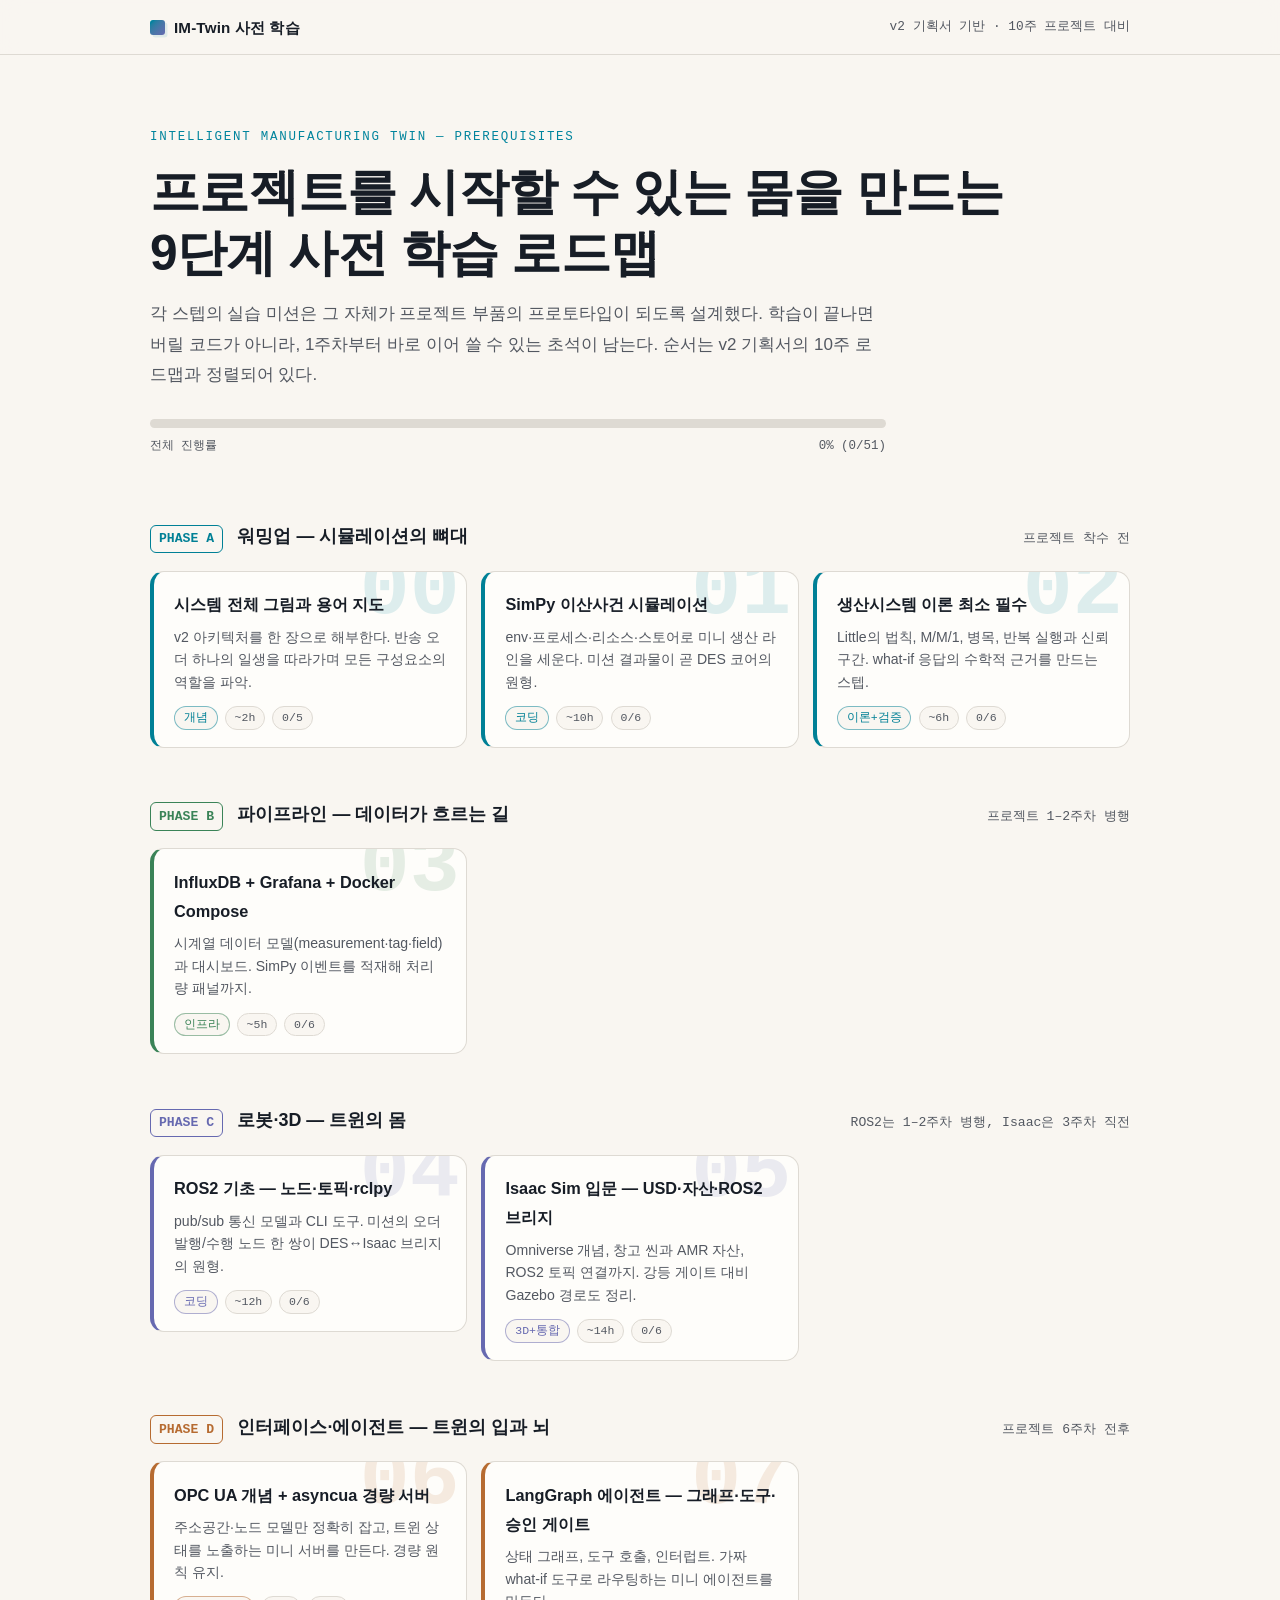
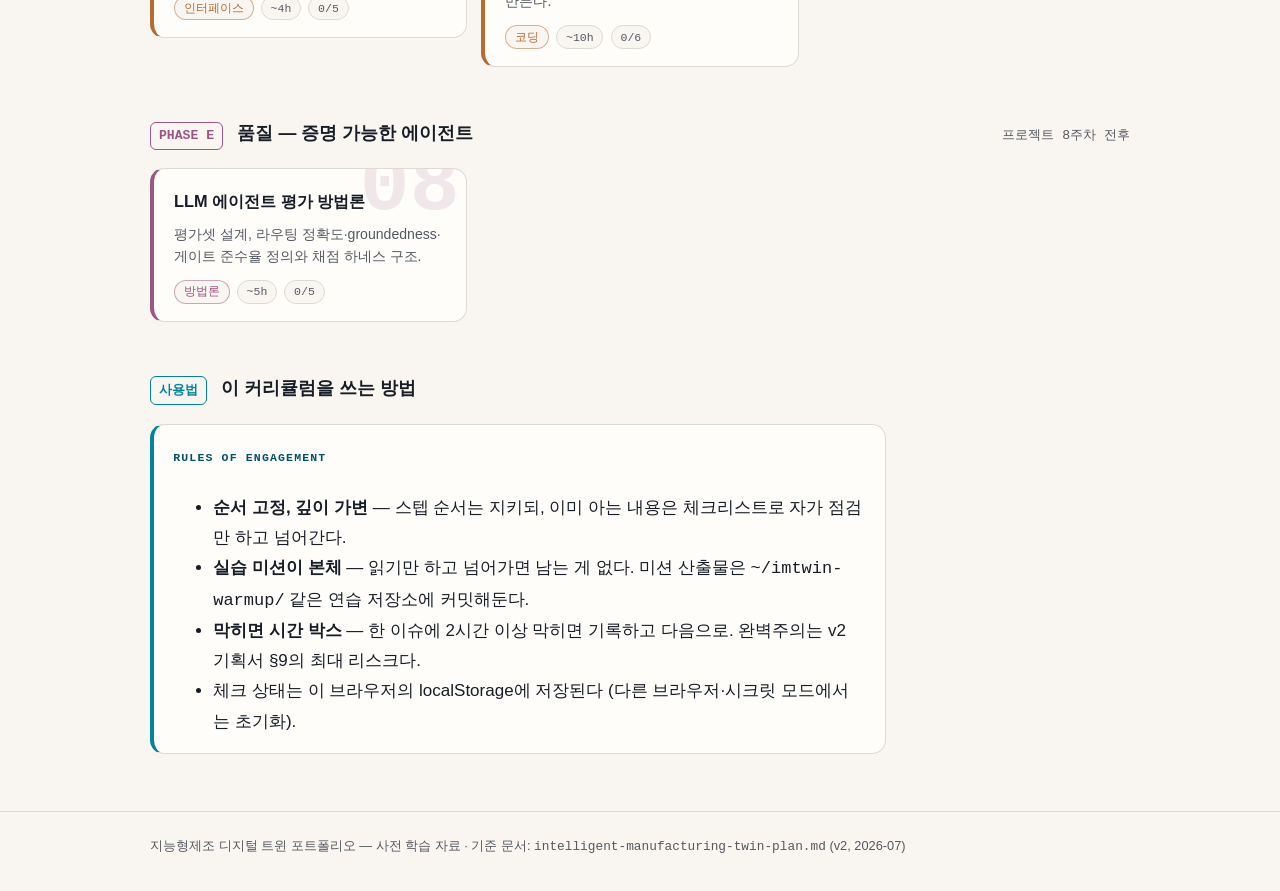
==== learning/index.html @ c5368b6d "feat: 지능형제조 디지털 트윈 기획서 및 9단계 사전 학습 사이트" ====
<!DOCTYPE html>
<html lang="ko">
<head>
<meta charset="UTF-8">
<meta name="viewport" content="width=device-width, initial-scale=1.0">
<title>사전 학습 커리큘럼 — 지능형제조 디지털 트윈</title>
<link rel="stylesheet" href="assets/style.css">
</head>
<body>

<header class="site-header">
  <div class="wrap">
    <a class="brand" href="index.html"><span class="brand__mark" aria-hidden="true"></span>IM-Twin 사전 학습</a>
    <span class="header-meta">v2 기획서 기반 · 10주 프로젝트 대비</span>
  </div>
</header>

<main>
  <section class="hero" aria-labelledby="hero-heading">
    <div class="wrap">
      <p class="hero__eyebrow">Intelligent Manufacturing Twin — Prerequisites</p>
      <h1 id="hero-heading">프로젝트를 시작할 수 있는 몸을 만드는<br>9단계 사전 학습 로드맵</h1>
      <p class="lede">
        각 스텝의 실습 미션은 그 자체가 프로젝트 부품의 프로토타입이 되도록 설계했다.
        학습이 끝나면 버릴 코드가 아니라, 1주차부터 바로 이어 쓸 수 있는 초석이 남는다.
        순서는 v2 기획서의 10주 로드맵과 정렬되어 있다.
      </p>
      <div class="progress-shell">
        <div class="progress-track" role="progressbar" aria-label="전체 학습 진행률">
          <div class="progress-fill" data-progress-fill></div>
        </div>
        <div class="progress-label">
          <span>전체 진행률</span>
          <span data-progress-percent>0%</span>
        </div>
      </div>
    </div>
  </section>

  <section class="phase" data-ph="a" aria-labelledby="ph-a">
    <div class="wrap">
      <div class="phase__head">
        <span class="phase__key">PHASE A</span>
        <h2 class="phase__title" id="ph-a">워밍업 — 시뮬레이션의 뼈대</h2>
        <span class="phase__timing">프로젝트 착수 전</span>
      </div>
      <ul class="steps">
        <li>
          <a class="step-card" href="step-0-big-picture.html" data-num="00" data-progress-for="step0" data-total="5">
            <h3>시스템 전체 그림과 용어 지도</h3>
            <p>v2 아키텍처를 한 장으로 해부한다. 반송 오더 하나의 일생을 따라가며 모든 구성요소의 역할을 파악.</p>
            <span class="row">
              <span class="badge badge--ph">개념</span>
              <span class="badge">~2h</span>
              <span class="badge" data-done-label>0/5</span>
            </span>
          </a>
        </li>
        <li>
          <a class="step-card" href="step-1-simpy.html" data-num="01" data-progress-for="step1" data-total="6">
            <h3>SimPy 이산사건 시뮬레이션</h3>
            <p>env·프로세스·리소스·스토어로 미니 생산 라인을 세운다. 미션 결과물이 곧 DES 코어의 원형.</p>
            <span class="row">
              <span class="badge badge--ph">코딩</span>
              <span class="badge">~10h</span>
              <span class="badge" data-done-label>0/6</span>
            </span>
          </a>
        </li>
        <li>
          <a class="step-card" href="step-2-production-theory.html" data-num="02" data-progress-for="step2" data-total="6">
            <h3>생산시스템 이론 최소 필수</h3>
            <p>Little의 법칙, M/M/1, 병목, 반복 실행과 신뢰구간. what-if 응답의 수학적 근거를 만드는 스텝.</p>
            <span class="row">
              <span class="badge badge--ph">이론+검증</span>
              <span class="badge">~6h</span>
              <span class="badge" data-done-label>0/6</span>
            </span>
          </a>
        </li>
      </ul>
    </div>
  </section>

  <section class="phase" data-ph="b" aria-labelledby="ph-b">
    <div class="wrap">
      <div class="phase__head">
        <span class="phase__key">PHASE B</span>
        <h2 class="phase__title" id="ph-b">파이프라인 — 데이터가 흐르는 길</h2>
        <span class="phase__timing">프로젝트 1–2주차 병행</span>
      </div>
      <ul class="steps">
        <li>
          <a class="step-card" href="step-3-data-pipeline.html" data-num="03" data-progress-for="step3" data-total="6">
            <h3>InfluxDB + Grafana + Docker Compose</h3>
            <p>시계열 데이터 모델(measurement·tag·field)과 대시보드. SimPy 이벤트를 적재해 처리량 패널까지.</p>
            <span class="row">
              <span class="badge badge--ph">인프라</span>
              <span class="badge">~5h</span>
              <span class="badge" data-done-label>0/6</span>
            </span>
          </a>
        </li>
      </ul>
    </div>
  </section>

  <section class="phase" data-ph="c" aria-labelledby="ph-c">
    <div class="wrap">
      <div class="phase__head">
        <span class="phase__key">PHASE C</span>
        <h2 class="phase__title" id="ph-c">로봇·3D — 트윈의 몸</h2>
        <span class="phase__timing">ROS2는 1–2주차 병행, Isaac은 3주차 직전</span>
      </div>
      <ul class="steps">
        <li>
          <a class="step-card" href="step-4-ros2.html" data-num="04" data-progress-for="step4" data-total="6">
            <h3>ROS2 기초 — 노드·토픽·rclpy</h3>
            <p>pub/sub 통신 모델과 CLI 도구. 미션의 오더 발행/수행 노드 한 쌍이 DES↔Isaac 브리지의 원형.</p>
            <span class="row">
              <span class="badge badge--ph">코딩</span>
              <span class="badge">~12h</span>
              <span class="badge" data-done-label>0/6</span>
            </span>
          </a>
        </li>
        <li>
          <a class="step-card" href="step-5-isaac-sim.html" data-num="05" data-progress-for="step5" data-total="6">
            <h3>Isaac Sim 입문 — USD·자산·ROS2 브리지</h3>
            <p>Omniverse 개념, 창고 씬과 AMR 자산, ROS2 토픽 연결까지. 강등 게이트 대비 Gazebo 경로도 정리.</p>
            <span class="row">
              <span class="badge badge--ph">3D+통합</span>
              <span class="badge">~14h</span>
              <span class="badge" data-done-label>0/6</span>
            </span>
          </a>
        </li>
      </ul>
    </div>
  </section>

  <section class="phase" data-ph="d" aria-labelledby="ph-d">
    <div class="wrap">
      <div class="phase__head">
        <span class="phase__key">PHASE D</span>
        <h2 class="phase__title" id="ph-d">인터페이스·에이전트 — 트윈의 입과 뇌</h2>
        <span class="phase__timing">프로젝트 6주차 전후</span>
      </div>
      <ul class="steps">
        <li>
          <a class="step-card" href="step-6-opcua.html" data-num="06" data-progress-for="step6" data-total="5">
            <h3>OPC UA 개념 + asyncua 경량 서버</h3>
            <p>주소공간·노드 모델만 정확히 잡고, 트윈 상태를 노출하는 미니 서버를 만든다. 경량 원칙 유지.</p>
            <span class="row">
              <span class="badge badge--ph">인터페이스</span>
              <span class="badge">~4h</span>
              <span class="badge" data-done-label>0/5</span>
            </span>
          </a>
        </li>
        <li>
          <a class="step-card" href="step-7-langgraph.html" data-num="07" data-progress-for="step7" data-total="6">
            <h3>LangGraph 에이전트 — 그래프·도구·승인 게이트</h3>
            <p>상태 그래프, 도구 호출, 인터럽트. 가짜 what-if 도구로 라우팅하는 미니 에이전트를 만든다.</p>
            <span class="row">
              <span class="badge badge--ph">코딩</span>
              <span class="badge">~10h</span>
              <span class="badge" data-done-label>0/6</span>
            </span>
          </a>
        </li>
      </ul>
    </div>
  </section>

  <section class="phase" data-ph="e" aria-labelledby="ph-e">
    <div class="wrap">
      <div class="phase__head">
        <span class="phase__key">PHASE E</span>
        <h2 class="phase__title" id="ph-e">품질 — 증명 가능한 에이전트</h2>
        <span class="phase__timing">프로젝트 8주차 전후</span>
      </div>
      <ul class="steps">
        <li>
          <a class="step-card" href="step-8-evaluation.html" data-num="08" data-progress-for="step8" data-total="5">
            <h3>LLM 에이전트 평가 방법론</h3>
            <p>평가셋 설계, 라우팅 정확도·groundedness·게이트 준수율 정의와 채점 하네스 구조.</p>
            <span class="row">
              <span class="badge badge--ph">방법론</span>
              <span class="badge">~5h</span>
              <span class="badge" data-done-label>0/5</span>
            </span>
          </a>
        </li>
      </ul>
    </div>
  </section>

  <section class="phase" aria-labelledby="howto">
    <div class="wrap">
      <div class="phase__head">
        <span class="phase__key">사용법</span>
        <h2 class="phase__title" id="howto">이 커리큘럼을 쓰는 방법</h2>
      </div>
      <div class="callout callout--why" style="max-width: 46rem;">
        <span class="callout__tag">RULES OF ENGAGEMENT</span>
        <ul>
          <li><strong>순서 고정, 깊이 가변</strong> — 스텝 순서는 지키되, 이미 아는 내용은 체크리스트로 자가 점검만 하고 넘어간다.</li>
          <li><strong>실습 미션이 본체</strong> — 읽기만 하고 넘어가면 남는 게 없다. 미션 산출물은 <code>~/imtwin-warmup/</code> 같은 연습 저장소에 커밋해둔다.</li>
          <li><strong>막히면 시간 박스</strong> — 한 이슈에 2시간 이상 막히면 기록하고 다음으로. 완벽주의는 v2 기획서 §9의 최대 리스크다.</li>
          <li>체크 상태는 이 브라우저의 localStorage에 저장된다 (다른 브라우저·시크릿 모드에서는 초기화).</li>
        </ul>
      </div>
    </div>
  </section>
</main>

<footer class="site-foot">
  <div class="wrap">
    지능형제조 디지털 트윈 포트폴리오 — 사전 학습 자료 · 기준 문서: <code>intelligent-manufacturing-twin-plan.md</code> (v2, 2026-07)
  </div>
</footer>

<script src="assets/progress.js" defer></script>
</body>
</html>
---- learning/assets/style.css ----
/* ============================================================
   지능형제조 디지털 트윈 — 사전 학습 커리큘럼 공용 스타일
   방향: 엔지니어링 필드노트 (밝은 종이 질감 + 트윈 시안 액센트)
   ============================================================ */

:root {
  --bg: oklch(97.5% 0.008 85);
  --bg-raised: oklch(99.4% 0.004 85);
  --ink: oklch(23% 0.02 260);
  --ink-soft: oklch(46% 0.015 260);
  --line: oklch(89% 0.01 85);
  --accent: oklch(56% 0.11 215);
  --accent-ink: oklch(40% 0.1 215);
  --accent-soft: oklch(56% 0.11 215 / 0.1);
  --warn: oklch(62% 0.14 60);
  --warn-soft: oklch(62% 0.14 60 / 0.12);
  --code-bg: oklch(25% 0.02 262);
  --code-head: oklch(31% 0.02 262);
  --code-ink: oklch(93% 0.008 85);

  --ph-a: oklch(55% 0.1 215);
  --ph-b: oklch(55% 0.1 155);
  --ph-c: oklch(55% 0.11 280);
  --ph-d: oklch(60% 0.12 55);
  --ph-e: oklch(55% 0.11 340);

  --text-base: clamp(1rem, 0.95rem + 0.25vw, 1.0625rem);
  --text-hero: clamp(1.9rem, 1.2rem + 3.2vw, 3.1rem);
  --space-section: clamp(2.8rem, 2rem + 3vw, 4.5rem);
  --radius: 14px;
  --radius-sm: 8px;
  --duration: 180ms;
  --ease-out: cubic-bezier(0.16, 1, 0.3, 1);
  --font-body: "Pretendard Variable", Pretendard, -apple-system, BlinkMacSystemFont,
    "Noto Sans KR", "Malgun Gothic", sans-serif;
  --font-mono: "JetBrains Mono", "Cascadia Code", "D2Coding", ui-monospace,
    SFMono-Regular, Consolas, monospace;
}

@media (prefers-color-scheme: dark) {
  :root {
    --bg: oklch(19% 0.015 262);
    --bg-raised: oklch(23.5% 0.015 262);
    --ink: oklch(92% 0.008 85);
    --ink-soft: oklch(68% 0.012 260);
    --line: oklch(33% 0.015 262);
    --accent: oklch(72% 0.1 215);
    --accent-ink: oklch(80% 0.09 215);
    --accent-soft: oklch(72% 0.1 215 / 0.14);
    --warn: oklch(75% 0.13 65);
    --warn-soft: oklch(75% 0.13 65 / 0.14);
    --code-bg: oklch(15% 0.015 262);
    --code-head: oklch(24% 0.015 262);
  }
}

* { box-sizing: border-box; }
html { scroll-behavior: smooth; }
body {
  margin: 0;
  background: var(--bg);
  color: var(--ink);
  font-family: var(--font-body);
  font-size: var(--text-base);
  line-height: 1.78;
  -webkit-font-smoothing: antialiased;
}
@media (prefers-reduced-motion: reduce) {
  html { scroll-behavior: auto; }
  *, *::before, *::after { transition: none !important; animation: none !important; }
}

a { color: var(--accent-ink); text-decoration-thickness: 1px; text-underline-offset: 3px; }
a:hover { color: var(--accent); }
:focus-visible { outline: 2px solid var(--accent); outline-offset: 3px; border-radius: 2px; }

.wrap { max-width: 1060px; margin: 0 auto; padding: 0 clamp(1.1rem, 4vw, 2.5rem); }
.wrap--narrow { max-width: 800px; }

/* ---------- 헤더 ---------- */
.site-header {
  position: sticky; top: 0; z-index: 20;
  background: color-mix(in oklab, var(--bg) 82%, transparent);
  backdrop-filter: blur(10px);
  border-bottom: 1px solid var(--line);
}
.site-header .wrap {
  display: flex; align-items: center; justify-content: space-between;
  gap: 1rem; min-height: 3.4rem;
}
.brand {
  font-weight: 700; font-size: 0.95rem; letter-spacing: 0.01em;
  color: var(--ink); text-decoration: none; display: flex; align-items: center; gap: 0.55rem;
}
.brand__mark {
  width: 0.95rem; height: 0.95rem; border-radius: 3px;
  background: linear-gradient(135deg, var(--accent), var(--ph-c));
  box-shadow: 2.5px 2.5px 0 var(--accent-soft);
}
.header-meta { font-size: 0.8rem; color: var(--ink-soft); font-family: var(--font-mono); }

/* ---------- 히어로 (인덱스) ---------- */
.hero { padding: var(--space-section) 0 calc(var(--space-section) * 0.55); }
.hero__eyebrow {
  font-family: var(--font-mono); font-size: 0.78rem; letter-spacing: 0.14em;
  text-transform: uppercase; color: var(--accent); margin: 0 0 0.9rem;
}
.hero h1 { font-size: var(--text-hero); line-height: 1.22; margin: 0 0 1rem; letter-spacing: -0.015em; }
.hero p.lede { max-width: 46rem; color: var(--ink-soft); margin: 0 0 1.8rem; }

.progress-shell { max-width: 46rem; }
.progress-track {
  height: 0.55rem; border-radius: 999px; background: var(--line);
  overflow: hidden; position: relative;
}
.progress-fill {
  height: 100%; width: 0%; border-radius: 999px;
  background: linear-gradient(90deg, var(--accent), var(--ph-c));
  transition: width 500ms var(--ease-out);
}
.progress-label {
  display: flex; justify-content: space-between;
  font-family: var(--font-mono); font-size: 0.78rem; color: var(--ink-soft);
  margin-top: 0.45rem;
}

/* ---------- 페이즈 / 스텝 카드 ---------- */
.phase { --ph: var(--accent); padding: 1.6rem 0 0.4rem; }
.phase[data-ph="a"] { --ph: var(--ph-a); }
.phase[data-ph="b"] { --ph: var(--ph-b); }
.phase[data-ph="c"] { --ph: var(--ph-c); }
.phase[data-ph="d"] { --ph: var(--ph-d); }
.phase[data-ph="e"] { --ph: var(--ph-e); }

.phase__head { display: flex; align-items: baseline; gap: 0.9rem; margin-bottom: 1.1rem; }
.phase__key {
  font-family: var(--font-mono); font-weight: 700; font-size: 0.82rem;
  color: var(--ph); border: 1.5px solid var(--ph); border-radius: 6px;
  padding: 0.1rem 0.5rem; white-space: nowrap;
}
.phase__title { font-size: 1.12rem; font-weight: 700; margin: 0; }
.phase__timing { font-size: 0.82rem; color: var(--ink-soft); margin-left: auto; font-family: var(--font-mono); }

.steps { display: grid; grid-template-columns: repeat(auto-fill, minmax(300px, 1fr)); gap: 0.9rem; margin: 0 0 1.2rem; padding: 0; list-style: none; }

.step-card {
  position: relative; display: block; overflow: hidden;
  background: var(--bg-raised); border: 1px solid var(--line);
  border-left: 4px solid var(--ph); border-radius: var(--radius);
  padding: 1.15rem 1.25rem 1.05rem; text-decoration: none; color: var(--ink);
  transition: transform var(--duration) var(--ease-out), box-shadow var(--duration) var(--ease-out), border-color var(--duration);
}
.step-card::before {
  content: attr(data-num);
  position: absolute; right: 0.4rem; top: -1.4rem;
  font-family: var(--font-mono); font-weight: 800; font-size: 5.2rem; line-height: 1;
  color: color-mix(in oklab, var(--ph) 13%, transparent);
  pointer-events: none;
}
.step-card:hover {
  transform: translateY(-3px);
  box-shadow: 0 10px 26px -14px color-mix(in oklab, var(--ph) 45%, transparent);
  border-color: color-mix(in oklab, var(--ph) 45%, var(--line));
}
.step-card:active { transform: translateY(-1px); }
.step-card h3 { margin: 0 0 0.4rem; font-size: 1.02rem; position: relative; }
.step-card p { margin: 0 0 0.8rem; font-size: 0.88rem; color: var(--ink-soft); line-height: 1.6; position: relative; }
.step-card .row { display: flex; gap: 0.45rem; flex-wrap: wrap; align-items: center; position: relative; }

.badge {
  font-family: var(--font-mono); font-size: 0.72rem; line-height: 1;
  padding: 0.32rem 0.55rem; border-radius: 999px;
  border: 1px solid var(--line); color: var(--ink-soft); background: var(--bg);
}
.badge--ph { border-color: color-mix(in oklab, var(--ph) 50%, transparent); color: var(--ph); }
.badge--done { margin-left: auto; color: var(--accent-ink); border-color: transparent; background: var(--accent-soft); }

/* ---------- 스텝 페이지 히어로 ---------- */
.step-hero { --ph: var(--accent); padding: calc(var(--space-section) * 0.7) 0 1.4rem; border-bottom: 1px solid var(--line); margin-bottom: 2.2rem; }
.step-hero__num {
  font-family: var(--font-mono); font-weight: 800; font-size: clamp(2.6rem, 6vw, 4rem);
  line-height: 1; color: var(--ph); margin: 0 0 0.5rem; letter-spacing: -0.03em;
}
.step-hero h1 { font-size: clamp(1.5rem, 1rem + 2.4vw, 2.3rem); margin: 0 0 0.9rem; line-height: 1.25; letter-spacing: -0.01em; }
.step-hero .row { display: flex; gap: 0.5rem; flex-wrap: wrap; }

/* ---------- 본문 프로즈 ---------- */
article.prose { padding-bottom: 3rem; }
.prose h2 {
  font-size: 1.28rem; margin: 2.6rem 0 0.9rem; padding-top: 0.4rem;
  display: flex; align-items: center; gap: 0.6rem; letter-spacing: -0.01em;
}
.prose h2::before {
  content: ""; width: 0.6rem; height: 0.6rem; border-radius: 2px;
  background: var(--ph, var(--accent)); flex: none;
  transform: rotate(45deg);
}
.prose h3 { font-size: 1.05rem; margin: 1.8rem 0 0.5rem; }
.prose p, .prose ul, .prose ol { margin: 0.55rem 0 0.9rem; }
.prose li { margin: 0.25rem 0; }
.prose li::marker { color: var(--ph, var(--accent)); }
.prose strong { font-weight: 700; }
.prose code {
  font-family: var(--font-mono); font-size: 0.86em;
  background: var(--accent-soft); border-radius: 4px; padding: 0.1em 0.35em;
}

.prose table { width: 100%; border-collapse: collapse; font-size: 0.9rem; margin: 1rem 0 1.4rem; }
.prose th { text-align: left; font-size: 0.8rem; letter-spacing: 0.04em; color: var(--ink-soft); border-bottom: 2px solid var(--line); padding: 0.45rem 0.7rem 0.45rem 0; }
.prose td { border-bottom: 1px solid var(--line); padding: 0.55rem 0.7rem 0.55rem 0; vertical-align: top; }
.table-scroll { overflow-x: auto; }

/* ---------- 콜아웃 ---------- */
.callout {
  border: 1px solid var(--line); border-radius: var(--radius);
  padding: 1rem 1.2rem; margin: 1.2rem 0; background: var(--bg-raised);
}
.callout__tag {
  display: inline-block; font-family: var(--font-mono); font-size: 0.72rem;
  font-weight: 700; letter-spacing: 0.1em; margin-bottom: 0.45rem;
}
.callout--why { border-left: 4px solid var(--accent); }
.callout--why .callout__tag { color: var(--accent-ink); }
.callout--warn { border-left: 4px solid var(--warn); background: var(--warn-soft); }
.callout--warn .callout__tag { color: var(--warn); }
.callout--ver { border-left: 4px solid var(--ph-c); }
.callout--ver .callout__tag { color: var(--ph-c); }
.callout p:last-child, .callout ul:last-child { margin-bottom: 0; }
.callout p:first-of-type { margin-top: 0; }

/* ---------- 코드 카드 ---------- */
.code-card { border-radius: var(--radius); overflow: hidden; margin: 1.1rem 0 1.5rem; border: 1px solid color-mix(in oklab, var(--code-bg) 60%, var(--line)); }
.code-card__head {
  display: flex; align-items: center; gap: 0.5rem;
  background: var(--code-head); color: oklch(78% 0.01 85);
  font-family: var(--font-mono); font-size: 0.75rem;
  padding: 0.5rem 1rem;
}
.code-card__dots { display: inline-flex; gap: 0.3rem; }
.code-card__dots i { width: 0.55rem; height: 0.55rem; border-radius: 50%; background: oklch(55% 0.02 262); }
.code-card pre {
  margin: 0; padding: 1rem 1.2rem; overflow-x: auto;
  background: var(--code-bg); color: var(--code-ink);
  font-family: var(--font-mono); font-size: 0.83rem; line-height: 1.65;
}
.code-card code { background: none; padding: 0; font-size: inherit; color: inherit; }

/* ---------- 실습 미션 ---------- */
.mission {
  border: 1.5px solid color-mix(in oklab, var(--warn) 55%, var(--line));
  border-radius: var(--radius); padding: 1.2rem 1.4rem; margin: 1.4rem 0;
  background: linear-gradient(160deg, var(--warn-soft), transparent 55%);
}
.mission__tag {
  font-family: var(--font-mono); font-size: 0.74rem; font-weight: 700;
  letter-spacing: 0.12em; color: var(--warn); display: block; margin-bottom: 0.5rem;
}
.mission h3 { margin: 0 0 0.6rem; font-size: 1.05rem; }
.mission ol { margin: 0.4rem 0 0; padding-left: 1.3rem; }
.mission li { margin: 0.35rem 0; }

/* ---------- 체크리스트 ---------- */
.checks { list-style: none; padding: 0; margin: 0.8rem 0 1.4rem; }
.checks li { margin: 0.3rem 0; }
.checks label {
  display: flex; gap: 0.7rem; align-items: flex-start; cursor: pointer;
  padding: 0.6rem 0.9rem; border: 1px solid var(--line); border-radius: var(--radius-sm);
  background: var(--bg-raised); transition: border-color var(--duration), background var(--duration);
}
.checks label:hover { border-color: color-mix(in oklab, var(--accent) 45%, var(--line)); }
.checks input[type="checkbox"] {
  appearance: none; flex: none; width: 1.15rem; height: 1.15rem; margin-top: 0.22rem;
  border: 2px solid var(--ink-soft); border-radius: 5px; cursor: pointer;
  display: grid; place-content: center;
  transition: background var(--duration), border-color var(--duration);
}
.checks input[type="checkbox"]::after {
  content: ""; width: 0.55rem; height: 0.32rem;
  border-left: 2.5px solid var(--bg-raised); border-bottom: 2.5px solid var(--bg-raised);
  transform: rotate(-45deg) scale(0); transition: transform var(--duration) var(--ease-out);
  margin-top: -2px;
}
.checks input[type="checkbox"]:checked { background: var(--accent); border-color: var(--accent); }
.checks input[type="checkbox"]:checked::after { transform: rotate(-45deg) scale(1); }
.checks input[type="checkbox"]:checked ~ span { color: var(--ink-soft); text-decoration: line-through; text-decoration-color: color-mix(in oklab, var(--ink-soft) 55%, transparent); }
.check-count { font-family: var(--font-mono); font-size: 0.8rem; color: var(--accent-ink); }

/* ---------- 페이저 ---------- */
.pager { display: flex; gap: 0.8rem; margin: 2.6rem 0 1rem; }
.pager a {
  flex: 1; border: 1px solid var(--line); border-radius: var(--radius);
  padding: 0.85rem 1.1rem; text-decoration: none; background: var(--bg-raised);
  transition: transform var(--duration) var(--ease-out), border-color var(--duration);
}
.pager a:hover { transform: translateY(-2px); border-color: var(--accent); }
.pager a.next { text-align: right; }
.pager .dir { display: block; font-family: var(--font-mono); font-size: 0.72rem; color: var(--ink-soft); margin-bottom: 0.2rem; }
.pager .t { font-weight: 700; font-size: 0.92rem; color: var(--ink); }

/* ---------- 다이어그램 박스 ---------- */
.diagram {
  font-family: var(--font-mono); font-size: 0.78rem; line-height: 1.7;
  background: var(--bg-raised); border: 1px solid var(--line); border-radius: var(--radius);
  padding: 1.2rem 1.4rem; overflow-x: auto; margin: 1.1rem 0 1.5rem; white-space: pre;
  color: var(--ink);
}

/* ---------- 용어집 ---------- */
.terms { display: grid; grid-template-columns: repeat(auto-fill, minmax(280px, 1fr)); gap: 0.8rem; margin: 1rem 0 1.5rem; }
.term {
  border: 1px solid var(--line); border-radius: var(--radius-sm);
  background: var(--bg-raised); padding: 0.85rem 1rem;
}
.term dt { font-weight: 700; font-size: 0.92rem; margin-bottom: 0.25rem; color: var(--accent-ink); }
.term dd { margin: 0; font-size: 0.85rem; color: var(--ink-soft); line-height: 1.6; }

footer.site-foot {
  border-top: 1px solid var(--line); margin-top: 2rem;
  padding: 1.4rem 0 2.2rem; font-size: 0.8rem; color: var(--ink-soft);
}

@media (max-width: 700px) {
  .steps { grid-template-columns: 1fr; }
  .phase__timing { display: none; }
  .pager { flex-direction: column; }
  .pager a.next { text-align: left; }
}
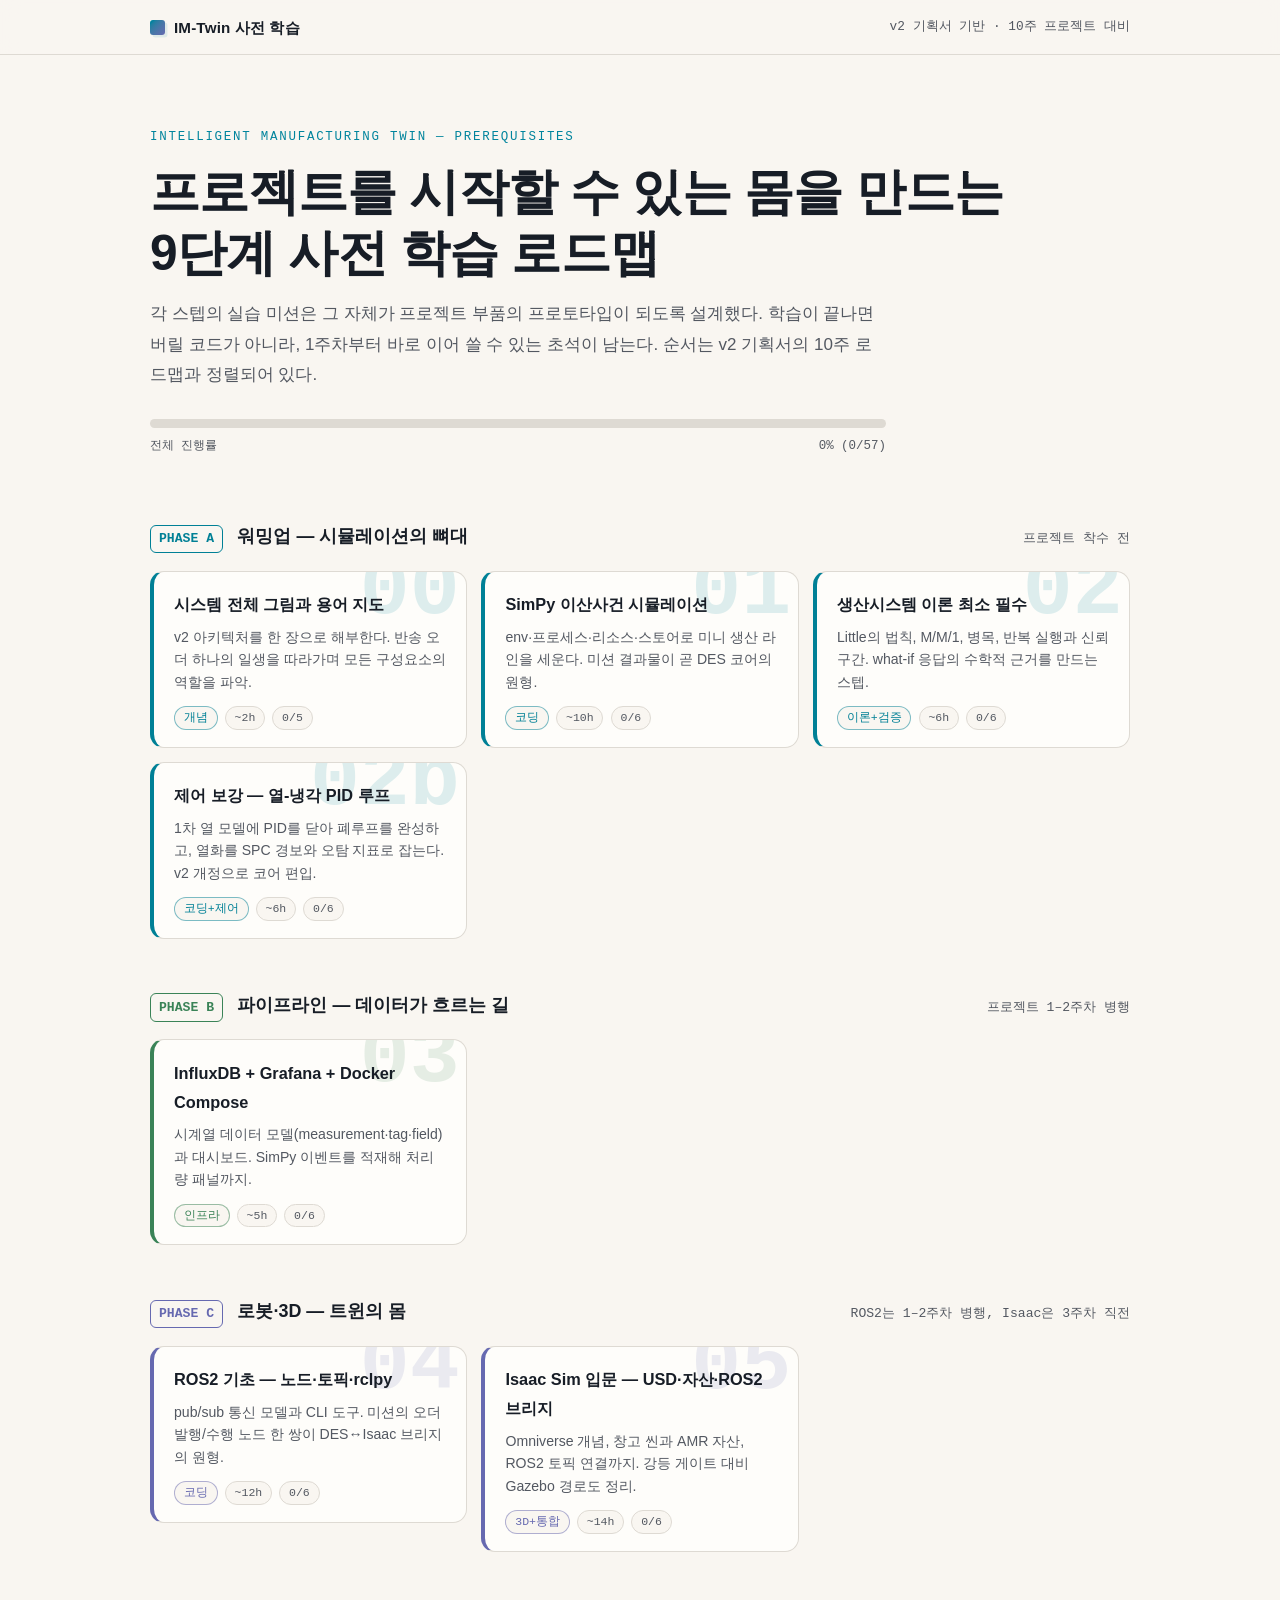
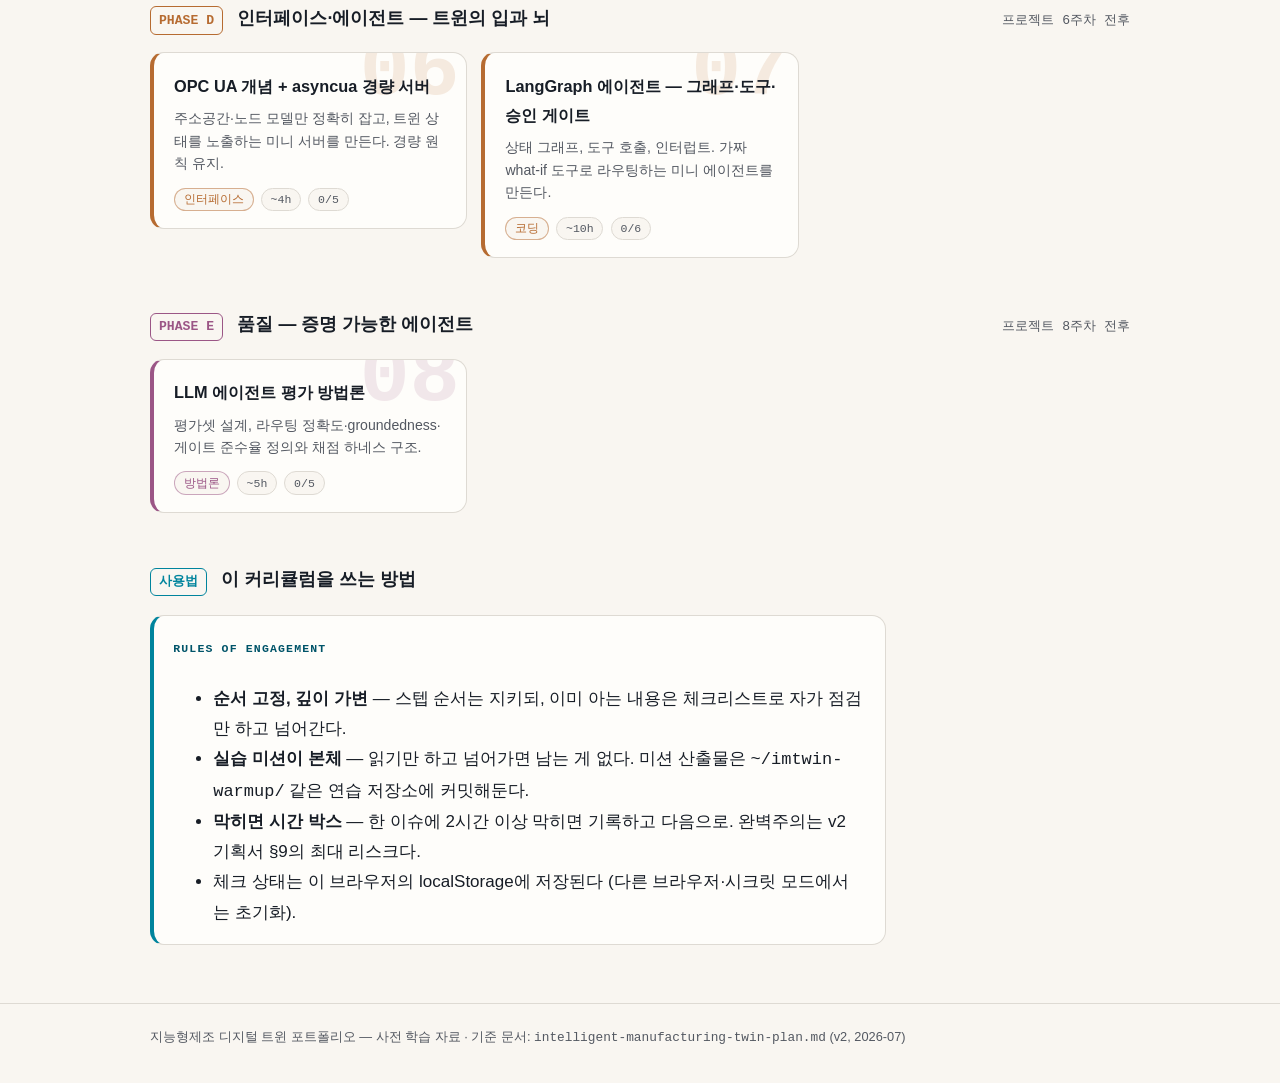
==== commit 38d17aef: "feat: 제어 축(열-냉각 PID) 코어 편입 — v2 기획서 개정 및 학습 Step 2b 신설 - 기획서: §4.2(e) PID 모듈, §8 경보 오탐 지표(SPC ±3σ, p" ====
--- a/learning/index.html
+++ b/learning/index.html
@@ -78,6 +78,17 @@
             </span>
           </a>
         </li>
+        <li>
+          <a class="step-card" href="step-2b-pid-control.html" data-num="02b" data-progress-for="step2b" data-total="6">
+            <h3>제어 보강 — 열-냉각 PID 루프</h3>
+            <p>1차 열 모델에 PID를 닫아 폐루프를 완성하고, 열화를 SPC 경보와 오탐 지표로 잡는다. v2 개정으로 코어 편입.</p>
+            <span class="row">
+              <span class="badge badge--ph">코딩+제어</span>
+              <span class="badge">~6h</span>
+              <span class="badge" data-done-label>0/6</span>
+            </span>
+          </a>
+        </li>
       </ul>
     </div>
   </section>
